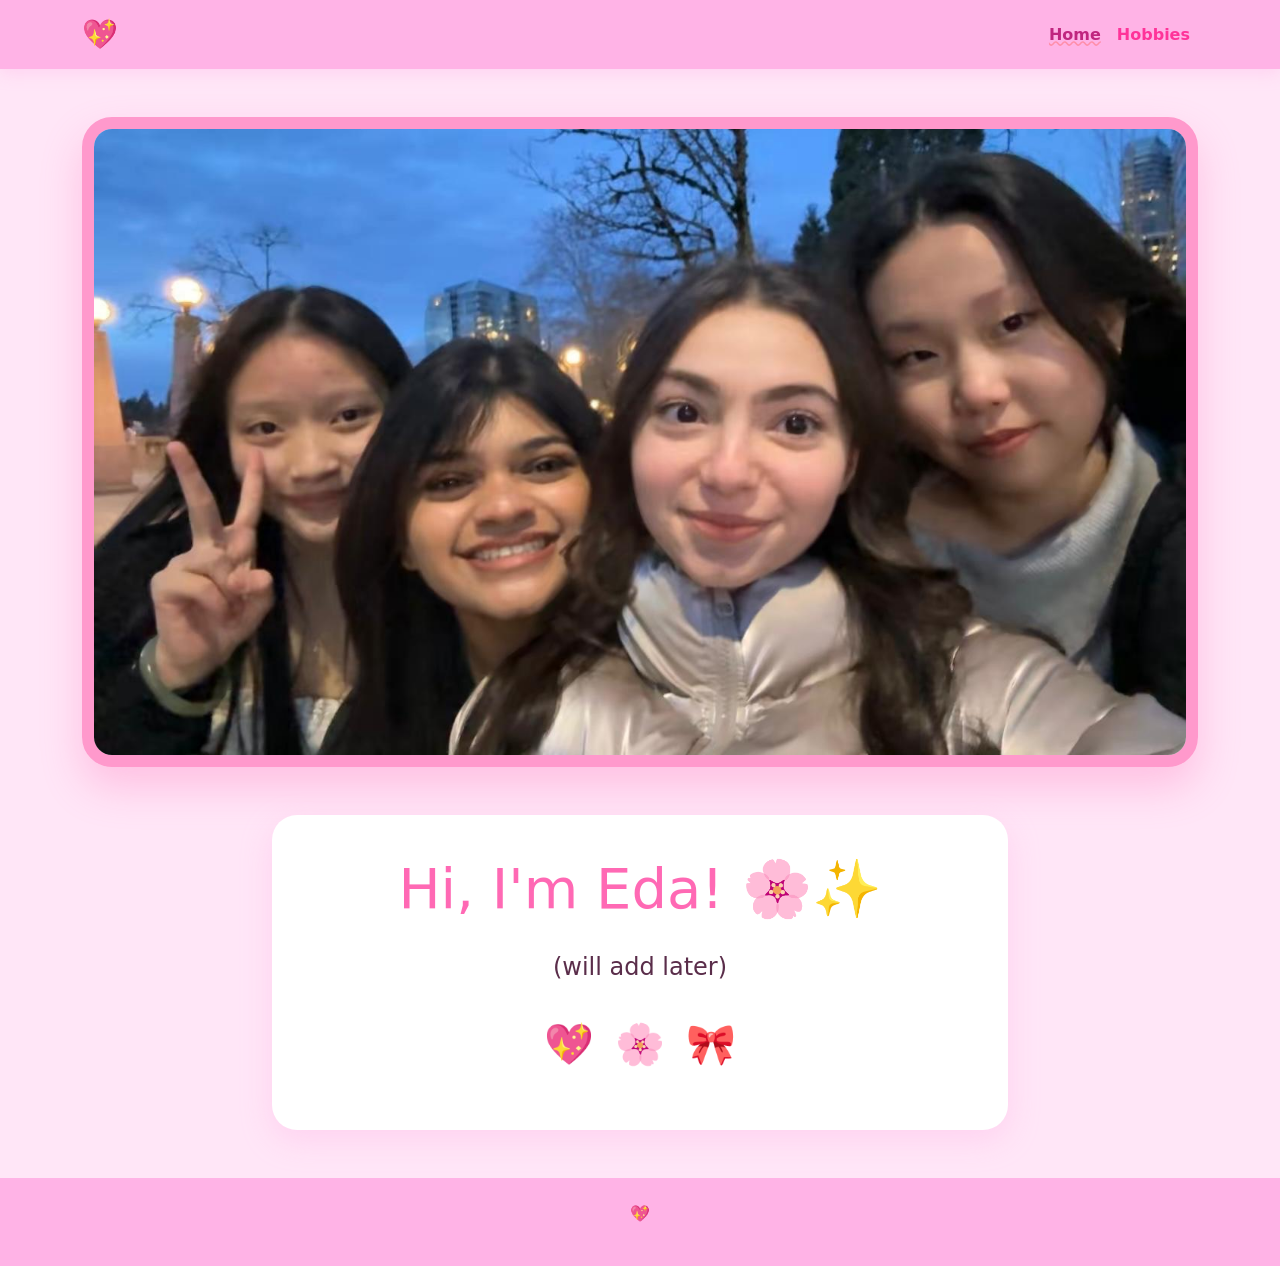
==== index.html @ 6c779307 "first commit" ====
<!DOCTYPE html>
<html lang="en">
<head>
    <meta charset="UTF-8">
    <meta name="viewport" content="width=device-width, initial-scale=1.0">
    <title>Eda's Pink World 💖</title>
    <link href="https://cdn.jsdelivr.net/npm/bootstrap@5.3.3/dist/css/bootstrap.min.css" rel="stylesheet">
    <style>
        :root {
            --pink-primary: #ff8fab;
            --pink-light: #ffe6f7;
            --pink-dark: #c0267f;
        }
        body {
            background-color: var(--pink-light);
            font-family: system-ui, -apple-system, BlinkMacSystemFont, "Segoe UI", Roboto, sans-serif;
            color: #5a2d4a;
        }
        .navbar {
            background-color: #ffb3e6 !important;
            box-shadow: 0 4px 15px rgba(255, 179, 230, 0.4);
        }
        .navbar-brand {
            font-size: 1.8rem;
            font-weight: 700;
            color: #ff3399 !important;
        }
        .nav-link {
            color: #ff3399 !important;
            font-weight: 600;
        }
        .nav-link:hover, .nav-link.active {
            color: #c0267f !important;
            text-decoration: underline wavy #ff8fab;
        }
        h1, h2 {
            color: #ff69b4;
            font-weight: 700;
        }
        .hero-img {
            border: 12px solid #ff99cc;
            border-radius: 30px;
            box-shadow: 0 20px 40px rgba(255, 105, 180, 0.3);
            transition: transform 0.4s ease;
        }
        .hero-img:hover {
            transform: scale(1.03) rotate(1deg);
        }
        .intro-text {
            background-color: white;
            border-radius: 25px;
            padding: 2.5rem;
            box-shadow: 0 10px 30px rgba(255, 179, 230, 0.4);
        }
        .heart {
            display: inline-block;
            animation: float 3s ease-in-out infinite;
        }
        @keyframes float {
            0%, 100% { transform: translateY(0); }
            50% { transform: translateY(-12px); }
        }
    </style>
</head>
<body>
    <!-- NAV BAR -->
    <nav class="navbar navbar-expand-lg">
        <div class="container">
            <a class="navbar-brand" href="index.html">💖</a>
            <button class="navbar-toggler" type="button" data-bs-toggle="collapse" data-bs-target="#navbarNav">
                <span class="navbar-toggler-icon"></span>
            </button>
            <div class="collapse navbar-collapse" id="navbarNav">
                <ul class="navbar-nav ms-auto">
                    <li class="nav-item">
                        <a class="nav-link active" href="index.html">Home</a>
                    </li>
                    <li class="nav-item">
                        <a class="nav-link" href="hobbies.html">Hobbies</a>
                    </li>
                </ul>
            </div>
        </div>
    </nav>

    <!-- HERO BIG PICTURE -->
    <div class="container my-5">
        <div class="text-center">
            <img src="picture.jpeg" 
                 alt="My photo 💕" 
                 class="hero-img img-fluid w-100" 
                 style="max-height: 650px; object-fit: cover;">
        </div>
    </div>

    <!-- INTRO PARAGRAPH -->
    <div class="container">
        <div class="row justify-content-center">
            <div class="col-lg-8">
                <div class="intro-text text-center">
                    <h1 class="display-4 mb-4">Hi, I'm Eda! 🌸✨</h1>
                    <p class="lead fs-4" style="line-height: 1.8;">
                        (will add later)
                    </p>
                    <p class="mt-4">
                        <span class="heart fs-1">💖</span>
                        <span class="heart fs-1 mx-3" style="animation-delay: 0.5s;">🌸</span>
                        <span class="heart fs-1">🎀</span>
                    </p>
                </div>
            </div>
        </div>
    </div>

    <footer class="text-center py-4 mt-5" style="background-color: #ffb3e6; color: #5a2d4a;">
        <p>💖</p>
    </footer>

    <script src="https://cdn.jsdelivr.net/npm/bootstrap@5.3.3/dist/js/bootstrap.bundle.min.js"></script>
</body>
</html>
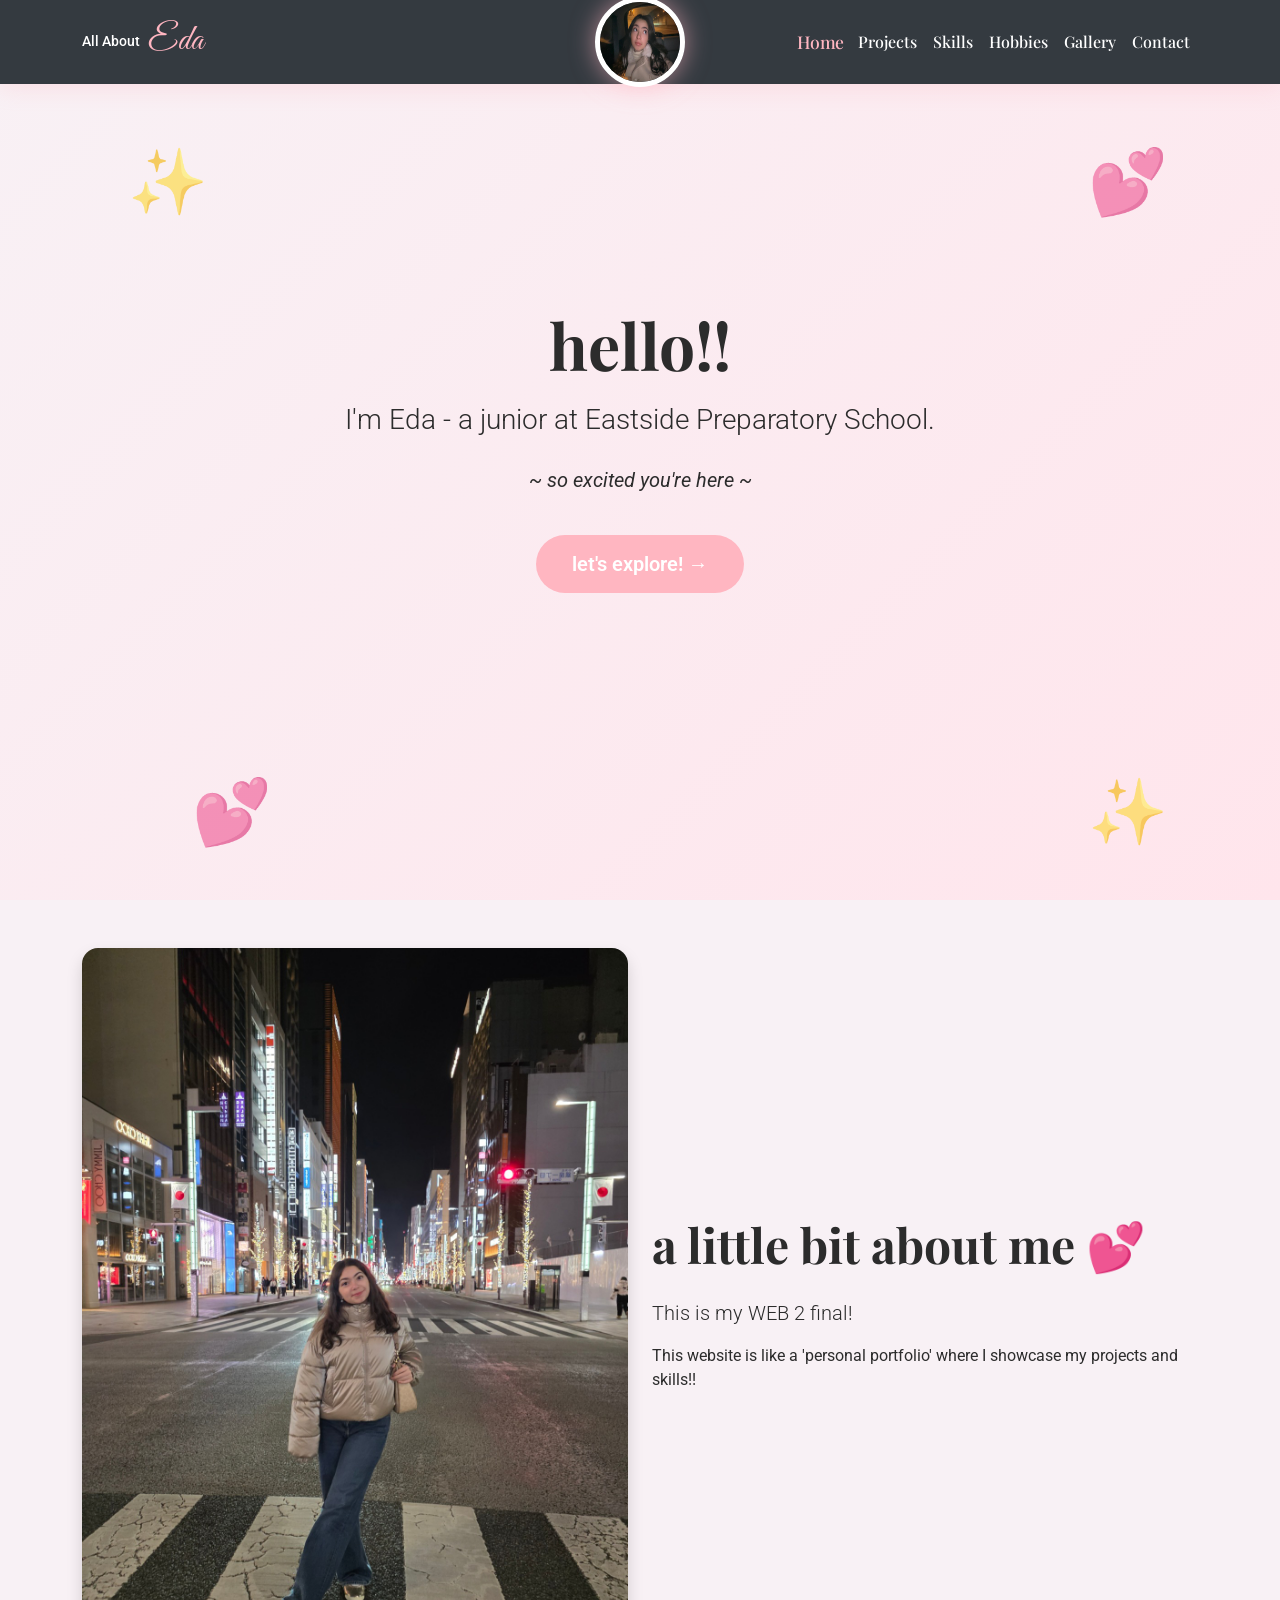
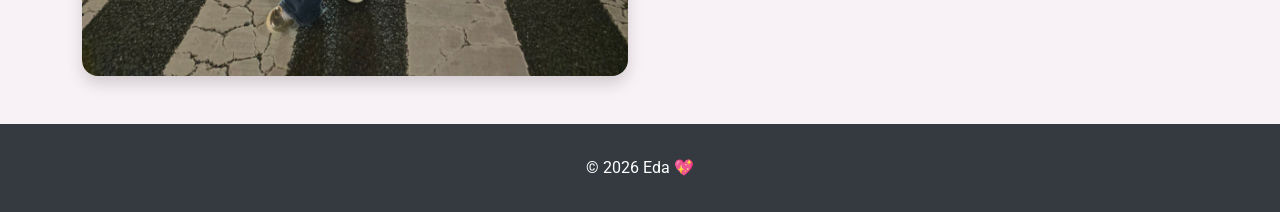
==== commit 2559515f: "final commit" ====
--- a/index.html
+++ b/index.html
@@ -1,121 +1,87 @@
 <!DOCTYPE html>
 <html lang="en">
 <head>
-    <meta charset="UTF-8">
-    <meta name="viewport" content="width=device-width, initial-scale=1.0">
-    <title>Eda's Pink World 💖</title>
-    <link href="https://cdn.jsdelivr.net/npm/bootstrap@5.3.3/dist/css/bootstrap.min.css" rel="stylesheet">
-    <style>
-        :root {
-            --pink-primary: #ff8fab;
-            --pink-light: #ffe6f7;
-            --pink-dark: #c0267f;
-        }
-        body {
-            background-color: var(--pink-light);
-            font-family: system-ui, -apple-system, BlinkMacSystemFont, "Segoe UI", Roboto, sans-serif;
-            color: #5a2d4a;
-        }
-        .navbar {
-            background-color: #ffb3e6 !important;
-            box-shadow: 0 4px 15px rgba(255, 179, 230, 0.4);
-        }
-        .navbar-brand {
-            font-size: 1.8rem;
-            font-weight: 700;
-            color: #ff3399 !important;
-        }
-        .nav-link {
-            color: #ff3399 !important;
-            font-weight: 600;
-        }
-        .nav-link:hover, .nav-link.active {
-            color: #c0267f !important;
-            text-decoration: underline wavy #ff8fab;
-        }
-        h1, h2 {
-            color: #ff69b4;
-            font-weight: 700;
-        }
-        .hero-img {
-            border: 12px solid #ff99cc;
-            border-radius: 30px;
-            box-shadow: 0 20px 40px rgba(255, 105, 180, 0.3);
-            transition: transform 0.4s ease;
-        }
-        .hero-img:hover {
-            transform: scale(1.03) rotate(1deg);
-        }
-        .intro-text {
-            background-color: white;
-            border-radius: 25px;
-            padding: 2.5rem;
-            box-shadow: 0 10px 30px rgba(255, 179, 230, 0.4);
-        }
-        .heart {
-            display: inline-block;
-            animation: float 3s ease-in-out infinite;
-        }
-        @keyframes float {
-            0%, 100% { transform: translateY(0); }
-            50% { transform: translateY(-12px); }
-        }
-    </style>
+  <meta charset="UTF-8">
+  <meta name="viewport" content="width=device-width, initial-scale=1.0">
+  <title>All About Eda ✨</title>
+  <link href="https://cdn.jsdelivr.net/npm/bootstrap@5.3.3/dist/css/bootstrap.min.css" rel="stylesheet">
+  <link href="https://fonts.googleapis.com/css2?family=Great+Vibes&family=Playfair+Display:wght@400;700&family=Roboto:wght@300;400;700&display=swap" rel="stylesheet">
+  <link href="https://unpkg.com/aos@2.3.1/dist/aos.css" rel="stylesheet">
+  <link rel="stylesheet" href="css/styles.css">
 </head>
 <body>
-    <!-- NAV BAR -->
-    <nav class="navbar navbar-expand-lg">
-        <div class="container">
-            <a class="navbar-brand" href="index.html">💖</a>
-            <button class="navbar-toggler" type="button" data-bs-toggle="collapse" data-bs-target="#navbarNav">
-                <span class="navbar-toggler-icon"></span>
-            </button>
-            <div class="collapse navbar-collapse" id="navbarNav">
-                <ul class="navbar-nav ms-auto">
-                    <li class="nav-item">
-                        <a class="nav-link active" href="index.html">Home</a>
-                    </li>
-                    <li class="nav-item">
-                        <a class="nav-link" href="hobbies.html">Hobbies</a>
-                    </li>
-                </ul>
-            </div>
+
+  <!-- NAVBAR - exactly matches your screenshot vibe + bubbly logo float -->
+  <nav class="navbar navbar-expand-lg navbar-dark fixed-top">
+    <div class="container position-relative">
+      <a class="navbar-brand d-flex align-items-center" href="index.html">
+        <span class="brand-regular">All About</span>
+        <span class="brand-cursive ms-2">Eda</span>
+      </a>
+
+      <img src="images/logo.jpeg" 
+           class="navbar-logo position-absolute start-50 translate-middle-x" 
+           alt="logo" 
+           width="90" height="90">
+
+      <button class="navbar-toggler" type="button" data-bs-toggle="collapse" data-bs-target="#navbarNav" aria-controls="navbarNav" aria-expanded="false" aria-label="Toggle navigation">
+        <span class="navbar-toggler-icon"></span>
+      </button>
+
+      <div class="collapse navbar-collapse" id="navbarNav">
+        <ul class="navbar-nav ms-auto">
+          <li class="nav-item"><a class="nav-link active" href="index.html">Home</a></li>
+          <li class="nav-item"><a class="nav-link" href="projects.html">Projects</a></li>
+          <li class="nav-item"><a class="nav-link" href="skills.html">Skills</a></li>
+          <li class="nav-item"><a class="nav-link" href="hobbies.html">Hobbies</a></li>
+          <li class="nav-item"><a class="nav-link" href="gallery.html">Gallery</a></li>
+          <li class="nav-item"><a class="nav-link" href="contact.html">Contact</a></li>
+        </ul>
+      </div>
+    </div>
+  </nav>
+
+  <!-- HERO - super bubbly & pink -->
+  <section class="hero text-center d-flex align-items-center justify-content-center" data-aos="fade-down">
+    <div class="container">
+      <div class="sparkle">✨</div>
+      <div class="sparkle2">✨</div>
+      <div class="heart">💕</div>
+      <div class="heart2">💕</div>
+      <h1 class="display-3 fw-bold mb-3">hello!!</h1>
+      <p class="lead fs-3 mb-4">I'm Eda - a junior at Eastside Preparatory School.</p>
+      <blockquote class="blockquote mx-auto" style="max-width: 600px;">
+        <p class="fst-italic">~ so excited you're here ~</p>
+      </blockquote>
+      <a href="projects.html" class="btn btn-pink btn-lg mt-4">let's explore! →</a>
+    </div>
+  </section>
+
+  <!-- ABOUT ME -->
+  <section class="py-5 bg-light-gray">
+    <div class="container">
+      <div class="row align-items-center">
+        <div class="col-lg-6" data-aos="fade-right">
+          <img src="images/cover.jpeg" alt="eda 1" class="img-fluid rounded-4 shadow">
         </div>
-    </nav>
+        <div class="col-lg-6" data-aos="fade-left">
+          <h2 class="display-5 fw-bold mb-4">a little bit about me 💕</h2>
+          <p class="lead">This is my WEB 2 final!</p>
+          <p>This website is like a 'personal portfolio' where I showcase my projects and skills!!</p>
+        </div>
+      </div>
+    </div>
+  </section>
 
-    <!-- HERO BIG PICTURE -->
-    <div class="container my-5">
-        <div class="text-center">
-            <img src="picture.jpeg" 
-                 alt="My photo 💕" 
-                 class="hero-img img-fluid w-100" 
-                 style="max-height: 650px; object-fit: cover;">
-        </div>
-    </div>
+  <footer class="footer text-white text-center">
+    <p class="mb-0">© 2026 Eda 💖</p>
+  </footer>
 
-    <!-- INTRO PARAGRAPH -->
-    <div class="container">
-        <div class="row justify-content-center">
-            <div class="col-lg-8">
-                <div class="intro-text text-center">
-                    <h1 class="display-4 mb-4">Hi, I'm Eda! 🌸✨</h1>
-                    <p class="lead fs-4" style="line-height: 1.8;">
-                        (will add later)
-                    </p>
-                    <p class="mt-4">
-                        <span class="heart fs-1">💖</span>
-                        <span class="heart fs-1 mx-3" style="animation-delay: 0.5s;">🌸</span>
-                        <span class="heart fs-1">🎀</span>
-                    </p>
-                </div>
-            </div>
-        </div>
-    </div>
-
-    <footer class="text-center py-4 mt-5" style="background-color: #ffb3e6; color: #5a2d4a;">
-        <p>💖</p>
-    </footer>
-
-    <script src="https://cdn.jsdelivr.net/npm/bootstrap@5.3.3/dist/js/bootstrap.bundle.min.js"></script>
+  <!-- Scripts -->
+  <script src="https://cdn.jsdelivr.net/npm/bootstrap@5.3.3/dist/js/bootstrap.bundle.min.js"></script>
+  <script src="https://unpkg.com/aos@2.3.1/dist/aos.js"></script>
+  <script>
+    AOS.init({ once: true, duration: 1200 });
+  </script>
 </body>
 </html>
--- a/css/styles.css
+++ b/css/styles.css
@@ -0,0 +1,233 @@
+/* css/styles.css - FULL BUBBLY & CUTE VERSION */
+:root {
+  --baby-pink: #FFB6C1;
+  --light-pink: #FFE5EC;
+  --light-gray: #F8F1F5;
+  --dark-gray: #343a40;
+  --accent: #FF99CC;
+}
+
+body {
+  font-family: 'Roboto', sans-serif;
+  background-color: var(--light-gray);
+  color: #2c2c2c;
+  overflow-x: hidden;
+}
+
+h1, h2, h3, li {
+  font-family: 'Playfair Display', serif;
+}
+
+
+/* NAVBAR - screenshot accurate + floating logo */
+.navbar {
+  background-color: var(--dark-gray) !important;
+  padding: 1.2rem 0;
+  box-shadow: 0 4px 20px rgba(255, 182, 193, 0.3);
+}
+
+.navbar-brand {
+  font-size: 2rem;
+  line-height: 1;
+  color: white !important;
+}
+
+.brand-regular {
+  font-size: 0.9rem;
+  color: white;
+  font-weight: 500;
+}
+
+.brand-cursive {
+  font-family: 'Great Vibes', cursive;
+  font-size: 2.2rem;
+  color: var(--baby-pink);
+  font-weight: 400;
+}
+
+.brand-main {
+  font-weight: 700;
+  font-style: cursive;
+  font-size: 2.1rem;
+  color: white;
+}
+
+.navbar-logo {
+  width: 90px;
+  height: 90px;
+  border-radius: 50%;
+  border: 5px solid white;
+  box-shadow: 0 0 25px rgba(255, 182, 193, 0.6);
+  transition: all 0.4s;
+  animation: gentleFloat 3.5s ease-in-out infinite;
+}
+
+@keyframes gentleFloat {
+  0%, 100% { transform: translateX(-50%) translateY(-8px); }
+  50% { transform: translateX(-50%) translateY(-20px); }
+}
+
+.nav-link {
+  color: white !important;
+  font-weight: 500;
+  transition: all 0.3s;
+}
+
+.nav-link:hover, .nav-link.active {
+  color: var(--baby-pink) !important;
+  transform: scale(1.1);
+}
+
+/* HERO */
+.hero {
+  min-height: 100vh;
+  background: linear-gradient(135deg, #F8F1F5 0%, #FFE5EC 100%);
+  color: #2c2c2c;
+  position: relative;
+  overflow: hidden;
+}
+
+.sparkle {
+  position: absolute;
+  font-size: 4rem;
+  top: 15%;
+  left: 10%;
+  animation: sparkleAnimR 2s infinite;
+  opacity: 0.6;
+}
+
+.sparkle2 {
+  position: absolute;
+  font-size: 4rem;
+  top: 85%;
+  left: 85%;
+  animation: sparkleAnimL 2s infinite;
+  opacity: 0.6;
+}
+
+.heart {
+  position: absolute;
+  font-size: 4rem;
+  top: 15%;
+  left: 85%;
+  animation: sparkleAnimL 2s infinite;
+  opacity: 0.6;
+}
+
+.heart2 {
+  position: absolute;
+  font-size: 4rem;
+  top: 85%;
+  left: 15%;
+  animation: sparkleAnimR 2s infinite;
+  opacity: 0.6;
+}
+
+@keyframes sparkleAnimR {
+  0%, 100% { transform: scale(1) rotate(0deg); }
+  50% { transform: scale(1.4) rotate(20deg); }
+}
+
+@keyframes sparkleAnimL {
+  0%, 100% { transform: scale(1) rotate(0deg); }
+  50% { transform: scale(1.4) rotate(-20deg); }
+}
+
+/* BUTTONS - super bubbly */
+.btn-pink {
+  background: var(--baby-pink);
+  color: white;
+  border: none;
+  border-radius: 50px;
+  padding: 14px 36px;
+  font-weight: 600;
+  transition: all 0.4s cubic-bezier(0.68, -0.55, 0.27, 1.55);
+}
+
+.btn-pink:hover {
+  transform: scale(1.15) rotate(3deg);
+  box-shadow: 0 0 30px rgba(255, 182, 193, 0.7);
+  background: #ff99cc;
+}
+
+/* CARDS */
+.card {
+  border: none;
+  border-radius: 20px;
+  overflow: hidden;
+  box-shadow: 0 8px 25px rgba(0,0,0,0.08);
+  transition: all 0.4s cubic-bezier(0.68, -0.55, 0.27, 1.55);
+}
+
+.card:hover {
+  transform: scale(1.06) translateY(-15px) rotate(2deg);
+  box-shadow: 0 20px 40px rgba(255, 182, 193, 0.3);
+}
+
+/* GALLERY HOVER SPARKLE */
+.gallery-img {
+  transition: all 0.5s;
+  position: relative;
+}
+
+.gallery-img:hover {
+  transform: scale(1.1);
+  filter: brightness(1.15) saturate(1.3);
+}
+
+.gallery-img:hover::after {
+  content: "💖";
+  position: absolute;
+  top: 50%;
+  left: 50%;
+  transform: translate(-50%, -50%);
+  font-size: 3rem;
+  opacity: 0.9;
+  animation: popHeart 0.6s;
+}
+
+@keyframes popHeart {
+  0% { transform: translate(-50%, -50%) scale(0); }
+  70% { transform: translate(-50%, -50%) scale(1.4); }
+  100% { transform: translate(-50%, -50%) scale(1); }
+}
+
+/* FOOTER */
+.footer {
+  background: var(--dark-gray);
+  width: 100%;
+  margin: 0;
+  padding: 2rem 0;
+  position: relative;
+  bottom: 0;
+}
+
+/* SKILL LIST FLAIR */
+.skill-list li {
+  padding: 1rem 1.5rem;
+  background: linear-gradient(135deg, rgba(255, 182, 193, 0.1), rgba(255, 153, 204, 0.1));
+  border-radius: 15px;
+  border-left: 4px solid var(--baby-pink);
+  transition: all 0.3s ease;
+  font-weight: 600;
+  color: #2c2c2c;
+}
+
+.skill-list li:hover {
+  transform: translateX(10px) scale(1.02);
+  background: linear-gradient(135deg, rgba(255, 182, 193, 0.2), rgba(255, 153, 204, 0.2));
+  box-shadow: 0 5px 15px rgba(255, 182, 193, 0.3);
+}
+
+/* FILTER BUTTONS */
+.btn-filter {
+  border-radius: 50px;
+  margin: 0 6px;
+  font-weight: 600;
+}
+
+.btn-filter.active {
+  background: var(--baby-pink) !important;
+  color: white !important;
+  box-shadow: 0 0 20px var(--baby-pink);
+}
